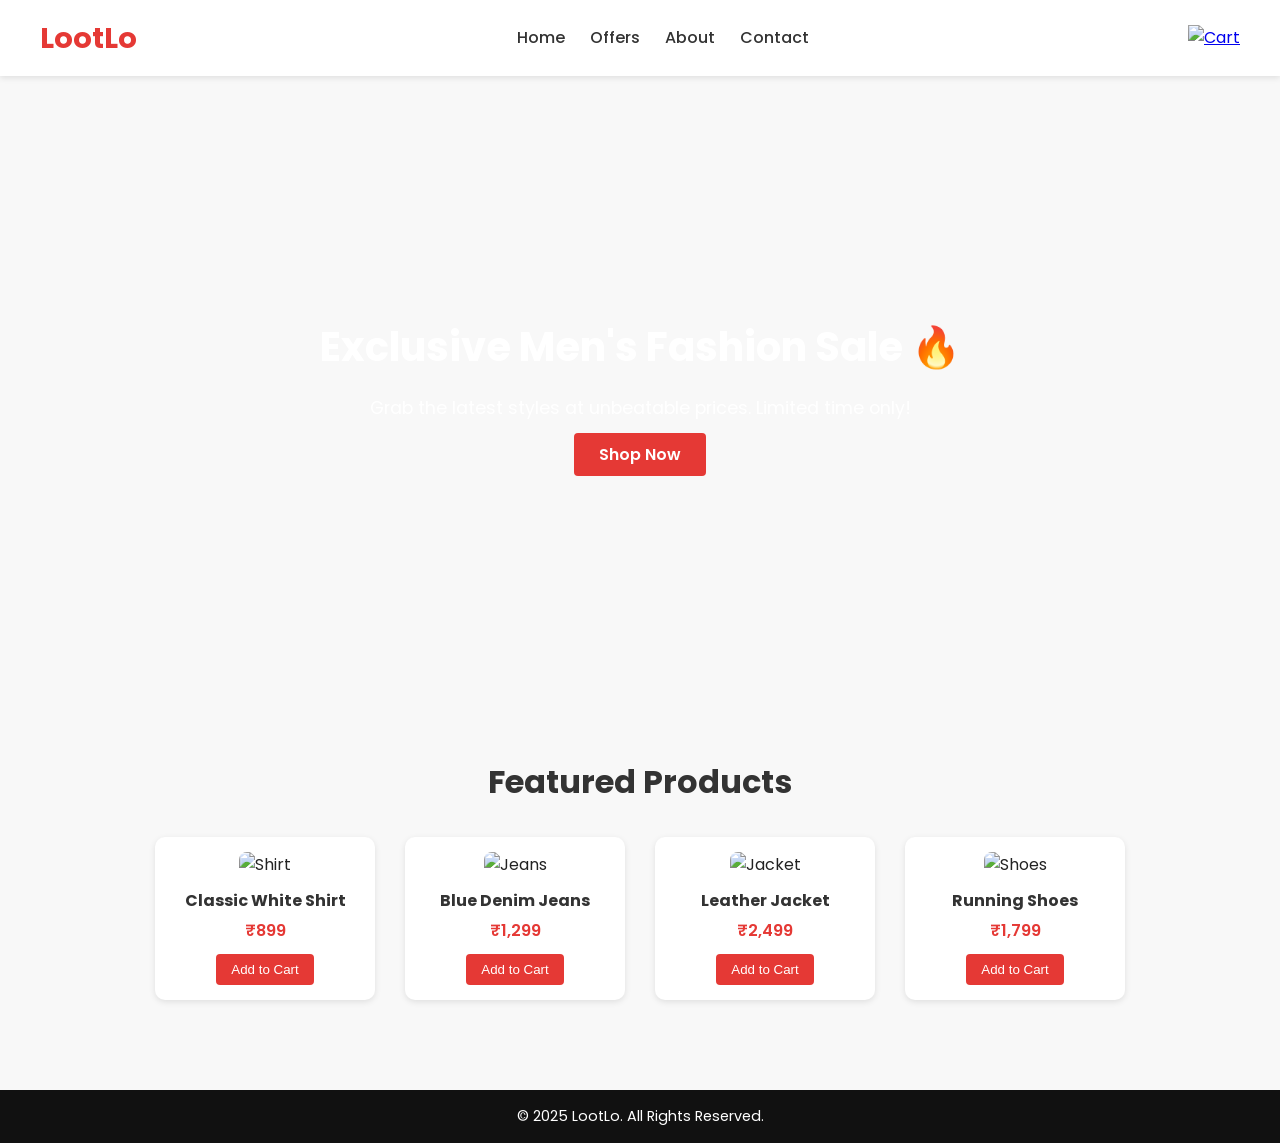
==== index.html @ ac9be1cb "initial commit" ====
<!DOCTYPE html>
<html lang="en">
<head>
  <meta charset="UTF-8" />
  <meta name="viewport" content="width=device-width, initial-scale=1.0"/>
  <title>LootLo | Offers</title>
  <link href="https://fonts.googleapis.com/css2?family=Poppins:wght@400;600&display=swap" rel="stylesheet">
  <link rel="stylesheet" href="style.css" />
<body>

  <header class="navbar">
    <div class="logo">LootLo</div>
    <nav>
      <ul class="nav-links">
        <li><a href="#">Home</a></li>
        <li><a href="./offer.html">Offers</a></li>
        <li><a href="#">About</a></li>
        <li><a href="./contact.html">Contact</a></li>
      </ul>
    </nav>
    <div class="icons">
      <a href="#"><img src="images/cart.png" alt="Cart"></a>
    </div>
  </header>

  <section class="hero">
    <div class="hero-content">
      <h1>Exclusive Men's Fashion Sale 🔥</h1>
      <p>Grab the latest styles at unbeatable prices. Limited time only!</p>
      <a href="#" class="btn">Shop Now</a>
    </div>
  </section>

  <section class="products">
    <h2>Featured Products</h2>
    <div class="product-grid">
      <div class="product-card">
        <img src="images/product1.jpg" alt="Shirt">
        <h3>Classic White Shirt</h3>
        <p>₹899</p>
        <button>Add to Cart</button>
      </div>
      <div class="product-card">
        <img src="images/product2.jpg" alt="Jeans">
        <h3>Blue Denim Jeans</h3>
        <p>₹1,299</p>
        <button>Add to Cart</button>
      </div>
      <div class="product-card">
        <img src="images/product3.jpg" alt="Jacket">
        <h3>Leather Jacket</h3>
        <p>₹2,499</p>
        <button>Add to Cart</button>
      </div>
      <div class="product-card">
        <img src="images/product4.jpg" alt="Shoes">
        <h3>Running Shoes</h3>
        <p>₹1,799</p>
        <button>Add to Cart</button>
      </div>
    </div>
  </section>

  <footer>
    <p>&copy; 2025 LootLo. All Rights Reserved.</p>
  </footer>

</body>
</html>
---- style.css ----
* {
  margin: 0;
  padding: 0;
  box-sizing: border-box;
}

body {
  font-family: "Poppins", sans-serif;
  background-color: #f8f8f8;
  color: #222;
  line-height: 1.6;
}


.navbar {
  background: #fff;
  padding: 15px 40px;
  display: flex;
  justify-content: space-between;
  align-items: center;
  box-shadow: 0 2px 6px rgba(0, 0, 0, 0.1);
  position: sticky;
  top: 0;
  z-index: 100;
}

.logo {
  font-size: 1.8rem;
  font-weight: 700;
  color: #e53935;
}

.nav-links {
  list-style: none;
  display: flex;
  gap: 25px;
}

.nav-links a {
  text-decoration: none;
  color: #333;
  font-weight: 500;
  transition: color 0.3s;
}

.nav-links a:hover {
  color: #e53935;
}

.icons img {
  width: 25px;
  cursor: pointer;
}

.hero {
  background: url('images/hero.jpg') center/cover no-repeat;
  height: 70vh;
  display: flex;
  justify-content: center;
  align-items: center;
  color: #fff;
  text-align: center;
  background-attachment: fixed;
}

.hero-content h1 {
  font-size: 2.5rem;
  margin-bottom: 15px;
}

.hero-content p {
  font-size: 1.1rem;
  margin-bottom: 20px;
}

.btn {
  background: #e53935;
  color: #fff;
  padding: 10px 25px;
  text-decoration: none;
  border-radius: 4px;
  font-weight: 600;
  transition: 0.3s;
}

.btn:hover {
  background: #c62828;
}

/* Products */
.products {
  padding: 50px 80px;
  text-align: center;
}

.products h2 {
  margin-bottom: 30px;
  font-size: 2rem;
  color: #333;
}

.product-grid {
  display: flex;
  flex-wrap: wrap;
  gap: 30px;
  justify-content: center;
}


.product-card {
  width: 220px;
  background: #fff;
  padding: 15px;
  border-radius: 10px;
  box-shadow: 0 2px 6px rgba(0, 0, 0, 0.1);
  transition: transform 0.3s;
}

.product-card:hover {
  transform: translateY(-8px);
}

.product-card img {
  width: 100%;
  border-radius: 8px;
  margin-bottom: 10px;
}

.product-card h3 {
  font-size: 1rem;
  color: #333;
}

.product-card p {
  color: #e53935;
  font-weight: 600;
  margin: 5px 0 10px;
}

.product-card button {
  background: #e53935;
  color: #fff;
  border: none;
  padding: 8px 15px;
  border-radius: 4px;
  cursor: pointer;
  transition: 0.3s;
}

.product-card button:hover {
  background: #c62828;
}

footer {
  background: #111;
  color: #fff;
  text-align: center;
  padding: 15px 0;
  font-size: 0.9rem;
  margin-top: 40px;
}
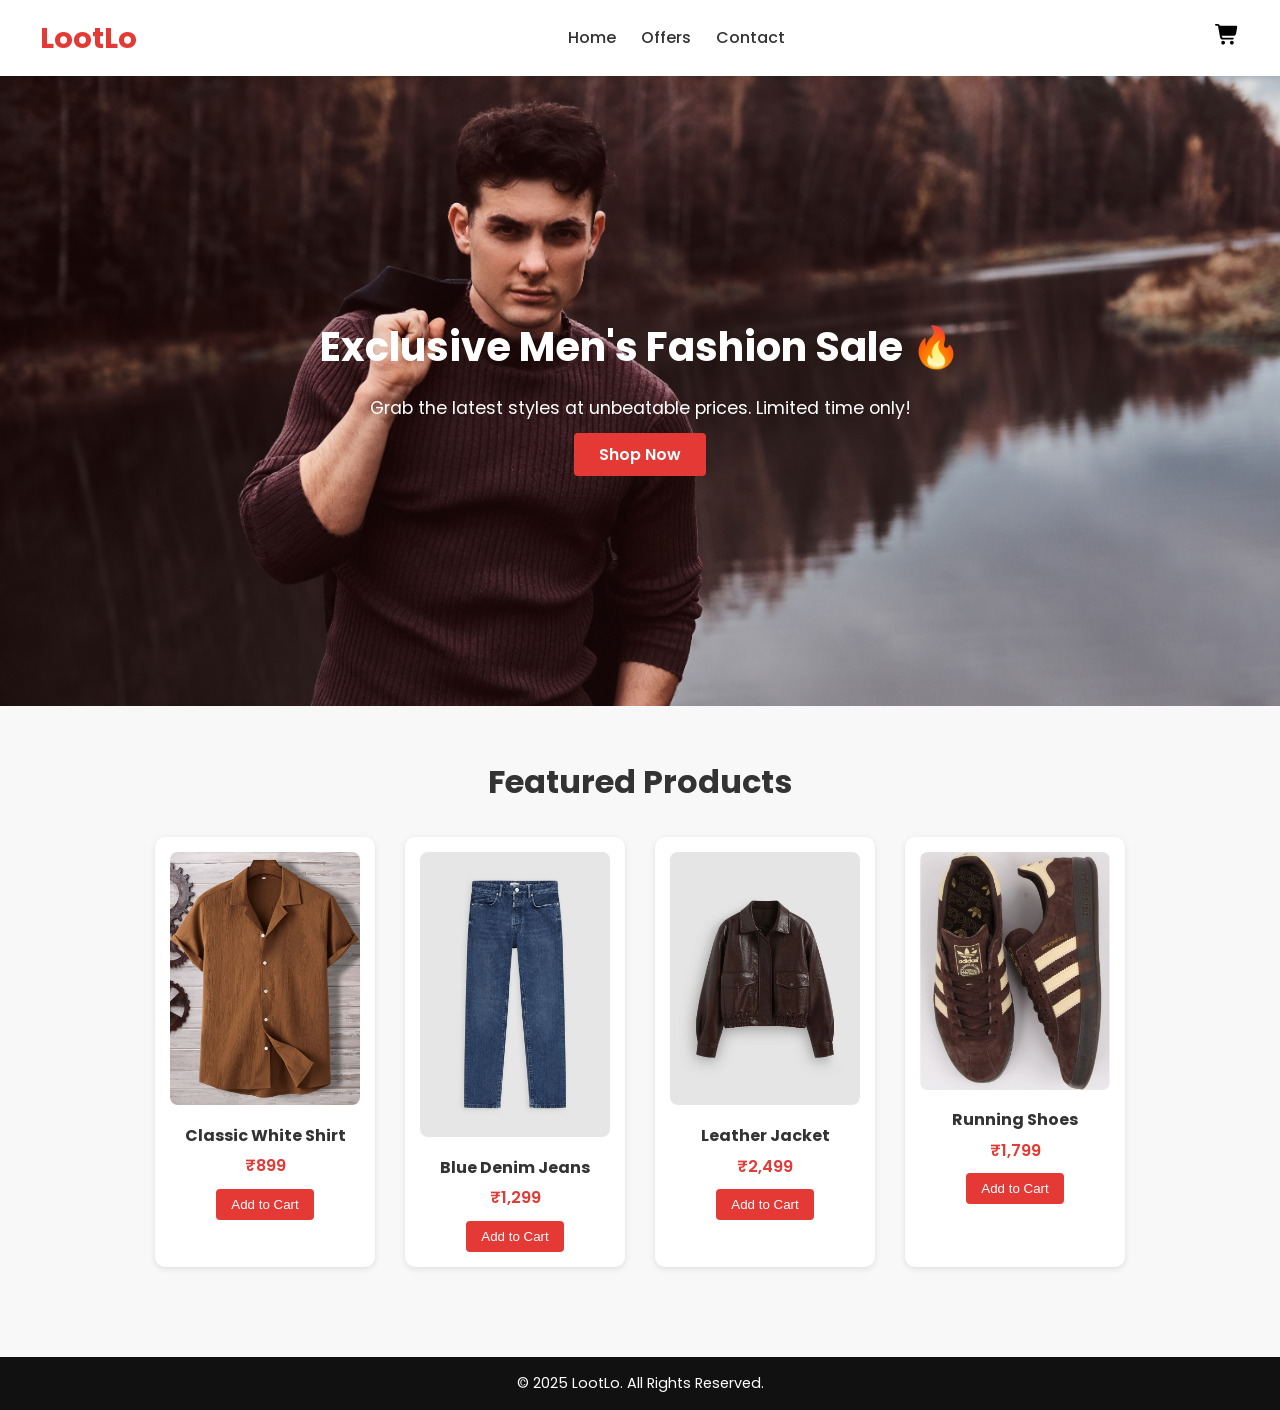
==== commit 034be5fe: "changes commited" ====
--- a/index.html
+++ b/index.html
@@ -14,12 +14,12 @@
       <ul class="nav-links">
         <li><a href="#">Home</a></li>
         <li><a href="./offer.html">Offers</a></li>
-        <li><a href="#">About</a></li>
+        <!-- <li><a href="#">About</a></li> -->
         <li><a href="./contact.html">Contact</a></li>
       </ul>
     </nav>
     <div class="icons">
-      <a href="#"><img src="images/cart.png" alt="Cart"></a>
+      <a href="#"><img src="./images/cart-shopping-solid-full.svg" alt="Cart"></a>
     </div>
   </header>
 
@@ -35,25 +35,25 @@
     <h2>Featured Products</h2>
     <div class="product-grid">
       <div class="product-card">
-        <img src="images/product1.jpg" alt="Shirt">
+        <img src="images/shirt.jpeg" alt="Shirt">
         <h3>Classic White Shirt</h3>
         <p>₹899</p>
         <button>Add to Cart</button>
       </div>
       <div class="product-card">
-        <img src="images/product2.jpg" alt="Jeans">
+        <img src="images/jeans.jpeg" alt="Jeans">
         <h3>Blue Denim Jeans</h3>
         <p>₹1,299</p>
         <button>Add to Cart</button>
       </div>
       <div class="product-card">
-        <img src="images/product3.jpg" alt="Jacket">
+        <img src="images/leather.jpeg" alt="Jacket">
         <h3>Leather Jacket</h3>
         <p>₹2,499</p>
         <button>Add to Cart</button>
       </div>
       <div class="product-card">
-        <img src="images/product4.jpg" alt="Shoes">
+        <img src="images/shoes.jpeg" alt="Shoes">
         <h3>Running Shoes</h3>
         <p>₹1,799</p>
         <button>Add to Cart</button>
--- a/style.css
+++ b/style.css
@@ -54,7 +54,7 @@
 }
 
 .hero {
-  background: url('images/hero.jpg') center/cover no-repeat;
+  background: url('images/model.jpg') center/cover no-repeat;
   height: 70vh;
   display: flex;
   justify-content: center;
@@ -62,6 +62,10 @@
   color: #fff;
   text-align: center;
   background-attachment: fixed;
+}
+
+.hero{
+  background-image: url('./images/model.jpg');
 }
 
 .hero-content h1 {
